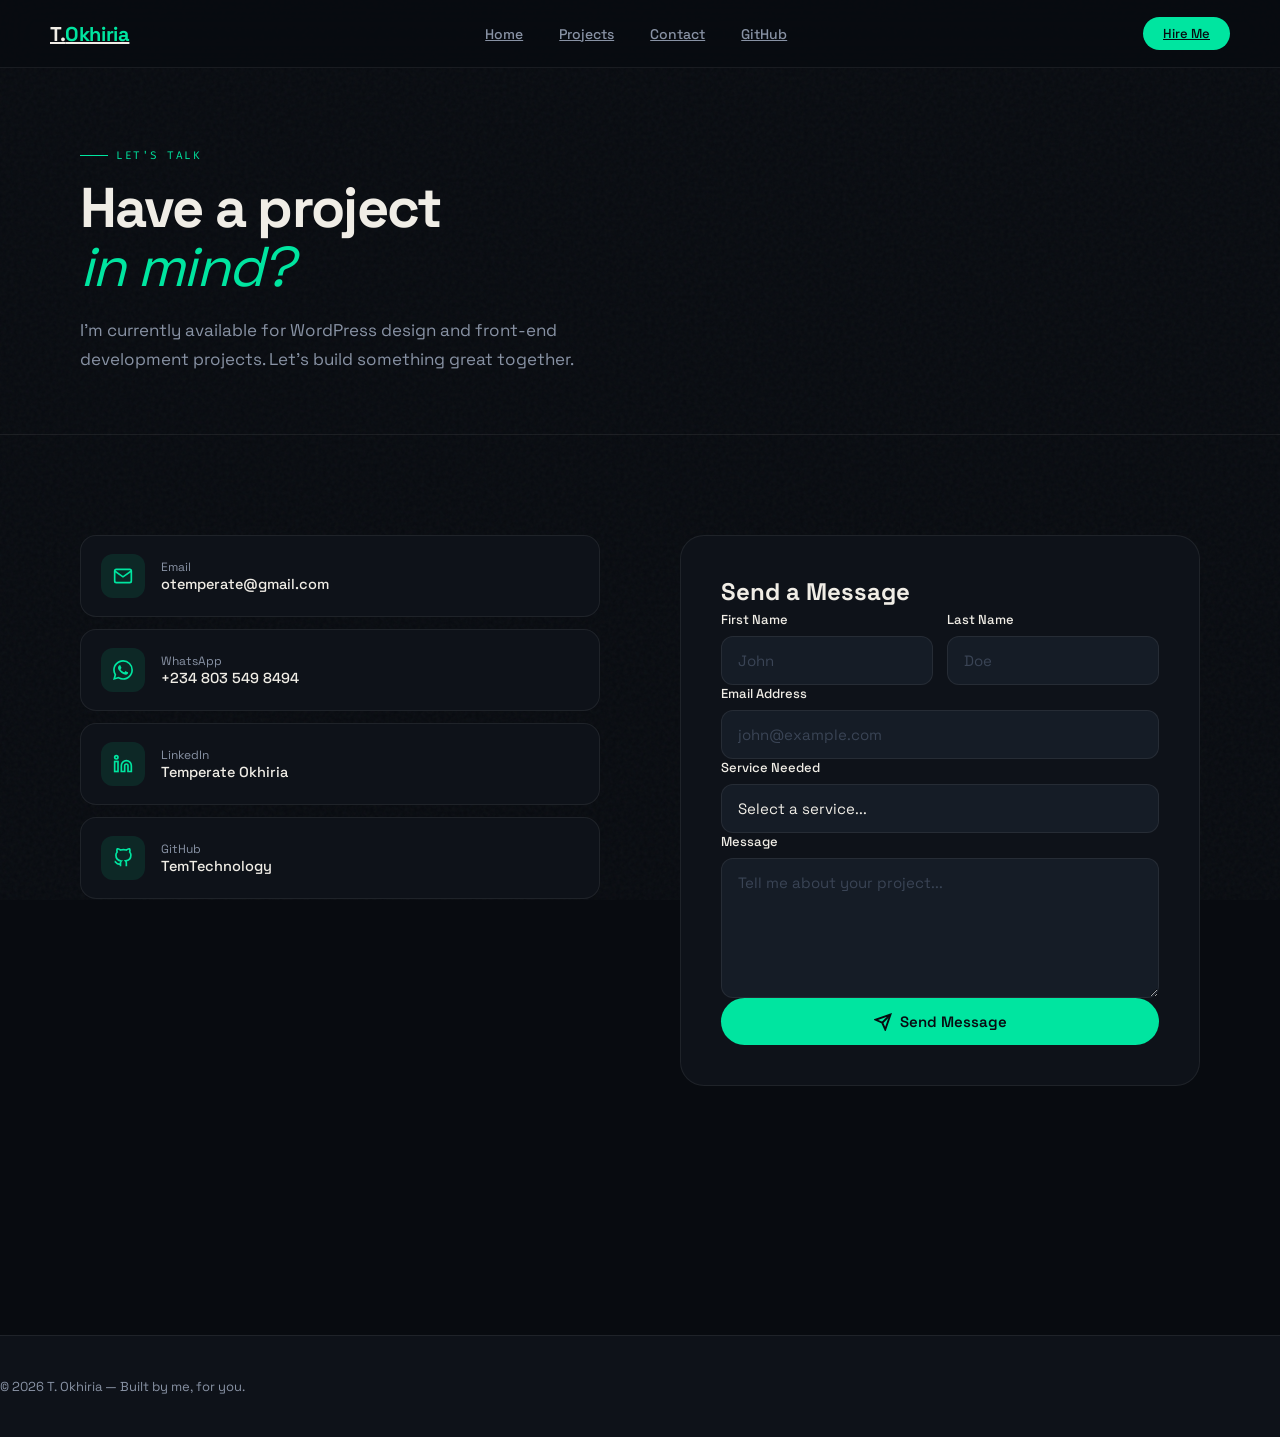
==== contact.html @ 1c79a193 "Rebuild: new structure, projects page, about section" ====
<!DOCTYPE html>
<html lang="en">
<head>
  <meta charset="UTF-8">
  <meta name="viewport" content="width=device-width, initial-scale=1.0">
  <meta name="description" content="T. Okhiria — WordPress Designer & Front-End Developer based in Nigeria. Available for freelance work.">
  <title>T. Okhiria: Web Designer & Developer</title>
  <link rel="preconnect" href="https://fonts.googleapis.com">
  <link rel="preconnect" href="https://fonts.gstatic.com" crossorigin>
  <link href="https://fonts.googleapis.com/css2?family=Space+Grotesk:wght@300;400;500;600;700&family=Fira+Code:wght@400;500&display=swap" rel="stylesheet">
  <link rel="stylesheet" href="css/style.css">
</head>
<body>

  <!-- ====== NAV ====== -->
  <nav id="mainNav">
    <a href="index.html" class="nav-logo">T.<span>Okhiria</span></a>

    <div class="nav-links">
      <a href="index.html" class="nav-btn">Home</a>
      <a href="projects.html" class="nav-btn">Projects</a>
      <a href="contact.html" class="nav-btn">Contact</a>
      <a href="https://github.com/TemTechnology" target="_blank" class="nav-btn">GitHub</a>
    </div>

    <a href="contact.html" class="nav-cta">Hire Me</a>

    <button class="nav-hamburger" id="hamburger" aria-label="Open menu">
      <span></span><span></span><span></span>
    </button>
  </nav>

  <!-- ====== MOBILE DRAWER ====== -->
  <div class="mobile-nav" id="mobileNav">
    <button class="mobile-close" id="mobileClose" aria-label="Close menu">&times;</button>
    <a href="index.html" class="mobile-nav-btn">Home</a>
    <a href="projects.html" class="mobile-nav-btn">Projects</a>
    <a href="contact.html" class="mobile-nav-btn">Contact</a>
    <a href="https://github.com/TemTechnology" target="_blank" class="mobile-nav-btn">GitHub</a>
    <div class="mobile-nav-divider"></div>
    <a href="contact.html" class="mobile-nav-cta">Hire Me</a>
  </div>


  <main>

  
  <section class="projects-hero">
    <div class="wrap">
      <div class="tag">Let's Talk</div>
      <h1 class="section-title anim anim-d1">Have a project<br><em>in mind?</em></h1>
      <p class="projects-hero-sub anim anim-d2">
        I'm currently available for WordPress design and front-end development projects. 
        Let's build something great together.
      </p>
    </div>
  </section>

  <!-- ====== CONTACT CONTENT ====== -->
  <section class="contact-section">
    <div class="wrap">
      <div class="contact-grid">

        <!-- Left: Contact Methods -->
        <div class="contact-info">

          <div class="contact-methods">

            <a href="mailto:otemperate@gmail.com" class="contact-method anim anim-d1">
              <div class="contact-method-icon">
                <svg viewBox="0 0 24 24" fill="none" stroke="currentColor" stroke-width="2"><path d="M4 4h16c1.1 0 2 .9 2 2v12c0 1.1-.9 2-2 2H4c-1.1 0-2-.9-2-2V6c0-1.1.9-2 2-2z"/><polyline points="22,6 12,13 2,6"/></svg>
              </div>
              <div>
                <div class="contact-method-label">Email</div>
                <div class="contact-method-value">otemperate@gmail.com</div>
              </div>
            </a>

            <a href="https://wa.me/2348035498494" target="_blank" class="contact-method anim anim-d2">
              <div class="contact-method-icon">
                <svg viewBox="0 0 24 24" fill="currentColor"><path d="M17.472 14.382c-.297-.149-1.758-.867-2.03-.967-.273-.099-.471-.148-.67.15-.197.297-.767.966-.94 1.164-.173.199-.347.223-.644.075-.297-.15-1.255-.463-2.39-1.475-.883-.788-1.48-1.761-1.653-2.059-.173-.297-.018-.458.13-.606.134-.133.298-.347.446-.52.149-.174.198-.298.298-.497.099-.198.05-.371-.025-.52-.075-.149-.669-1.612-.916-2.207-.242-.579-.487-.5-.669-.51-.173-.008-.371-.01-.57-.01-.198 0-.52.074-.792.372-.272.297-1.04 1.016-1.04 2.479 0 1.462 1.065 2.875 1.213 3.074.149.198 2.096 3.2 5.077 4.487.709.306 1.262.489 1.694.625.712.227 1.36.195 1.871.118.571-.085 1.758-.719 2.006-1.413.248-.694.248-1.289.173-1.413-.074-.124-.272-.198-.57-.347m-5.421 7.403h-.004a9.87 9.87 0 0 1-5.031-1.378l-.361-.214-3.741.982.998-3.648-.235-.374a9.86 9.86 0 0 1-1.51-5.26c.001-5.45 4.436-9.884 9.888-9.884 2.64 0 5.122 1.03 6.988 2.898a9.825 9.825 0 0 1 2.893 6.994c-.003 5.45-4.437 9.884-9.885 9.884m8.413-18.297A11.815 11.815 0 0 0 12.05 0C5.495 0 .16 5.335.157 11.892c0 2.096.547 4.142 1.588 5.945L.057 24l6.305-1.654a11.882 11.882 0 0 0 5.683 1.448h.005c6.554 0 11.89-5.335 11.893-11.893a11.821 11.821 0 0 0-3.48-8.413Z"/></svg>
              </div>
              <div>
                <div class="contact-method-label">WhatsApp</div>
                <div class="contact-method-value">+234 803 549 8494</div>
              </div>
            </a>

            <a href="https://www.linkedin.com/in/temperate-okhiria-bb332926b/" target="_blank" class="contact-method anim anim-d3">
              <div class="contact-method-icon">
                <svg viewBox="0 0 24 24" fill="none" stroke="currentColor" stroke-width="2"><path d="M16 8a6 6 0 0 1 6 6v7h-4v-7a2 2 0 0 0-4 0v7h-4v-7a6 6 0 0 1 6-6z"/><rect x="2" y="9" width="4" height="12"/><circle cx="4" cy="4" r="2"/></svg>
              </div>
              <div>
                <div class="contact-method-label">LinkedIn</div>
                <div class="contact-method-value">Temperate Okhiria</div>
              </div>
            </a>

            <a href="https://github.com/TemTechnology" target="_blank" class="contact-method anim anim-d4">
              <div class="contact-method-icon">
                <svg viewBox="0 0 24 24" fill="none" stroke="currentColor" stroke-width="2"><path d="M9 19c-5 1.5-5-2.5-7-3m14 6v-3.87a3.37 3.37 0 0 0-.94-2.61c3.14-.35 6.44-1.54 6.44-7A5.44 5.44 0 0 0 20 4.77 5.07 5.07 0 0 0 19.91 1S18.73.65 16 2.48a13.38 13.38 0 0 0-7 0C6.27.65 5.09 1 5.09 1A5.07 5.07 0 0 0 5 4.77a5.44 5.44 0 0 0-1.5 3.78c0 5.42 3.3 6.61 6.44 7A3.37 3.37 0 0 0 9 18.13V22"/></svg>
              </div>
              <div>
                <div class="contact-method-label">GitHub</div>
                <div class="contact-method-value">TemTechnology</div>
              </div>
            </a>

          </div>
        </div>

        <!-- Right: Contact Form -->
        <div class="contact-form anim anim-d2">
          <div id="formContent">
            <h3 class="form-title">Send a Message</h3>
            <div class="form-row">
              <div class="form-group">
                <label class="form-label" for="fname">First Name</label>
                <input class="form-input" id="fname" type="text" placeholder="John" autocomplete="off">
              </div>
              <div class="form-group">
                <label class="form-label" for="lname">Last Name</label>
                <input class="form-input" id="lname" type="text" placeholder="Doe" autocomplete="off">
              </div>
            </div>
            <div class="form-group">
              <label class="form-label" for="femail">Email Address</label>
              <input class="form-input" id="femail" type="email" placeholder="john@example.com" autocomplete="off">
            </div>
            <div class="form-group">
              <label class="form-label" for="fservice">Service Needed</label>
              <select class="form-input" id="fservice">
                <option value="" disabled selected>Select a service...</option>
                <option value="Business Website">Business Website</option>
                <option value="E-Commerce Store">E-Commerce Store</option>
                <option value="Landing Page">Landing Page</option>
                <option value="Custom Front-End">Custom Front-End Dev</option>
                <option value="Site Security & SEO">Site Security &amp; SEO</option>
                <option value="Other">Other</option>
              </select>
            </div>
            <div class="form-group">
              <label class="form-label" for="fmsg">Message</label>
              <textarea class="form-textarea" id="fmsg" placeholder="Tell me about your project..."></textarea>
            </div>
            <button class="form-submit" id="submitBtn" onclick="handleFormSubmit()">
              <svg viewBox="0 0 24 24" fill="none" stroke="currentColor" stroke-width="2.5"><line x1="22" y1="2" x2="11" y2="13"/><polygon points="22 2 15 22 11 13 2 9 22 2"/></svg>
              Send Message
            </button>
          </div>

          <div class="form-success" id="formSuccess">
            <div class="form-success-icon">
              <svg viewBox="0 0 24 24" fill="none" stroke="currentColor" stroke-width="2.5"><polyline points="20 6 9 17 4 12"/></svg>
            </div>
            <h3>Message Sent!</h3>
            <p>Thanks for reaching out. I'll get back to you within 24 hours.</p>
          </div>
        </div>

      </div>
    </div>
  </section>

</main>









   <!-- ====== FOOTER ====== -->
  <footer id="footer">
    <div class="footer-inner">
      <p class="footer-copy">© 2026 T. Okhiria — Built by me, for you.</p>
      <div class="footer-socials">
        <a href="https://github.com/TemTechnology" target="_blank" aria-label="GitHub">
          <svg viewBox="0 0 24 24" fill="none" stroke="currentColor" stroke-width="2"><path d="M9 19c-5 1.5-5-2.5-7-3m14 6v-3.87a3.37 3.37 0 0 0-.94-2.61c3.14-.35 6.44-1.54 6.44-7A5.44 5.44 0 0 0 20 4.77 5.07 5.07 0 0 0 19.91 1S18.73.65 16 2.48a13.38 13.38 0 0 0-7 0C6.27.65 5.09 1 5.09 1A5.07 5.07 0 0 0 5 4.77a5.44 5.44 0 0 0-1.5 3.78c0 5.42 3.3 6.61 6.44 7A3.37 3.37 0 0 0 9 18.13V22"/></svg>
        </a>
        <a href="https://www.linkedin.com/in/temperate-okhiria-bb332926b/" target="_blank" aria-label="LinkedIn">
          <svg viewBox="0 0 24 24" fill="none" stroke="currentColor" stroke-width="2"><path d="M16 8a6 6 0 0 1 6 6v7h-4v-7a2 2 0 0 0-4 0v7h-4v-7a6 6 0 0 1 6-6z"/><rect x="2" y="9" width="4" height="12"/><circle cx="4" cy="4" r="2"/></svg>
        </a>
        <a href="https://wa.me/2348035498494" target="_blank" aria-label="WhatsApp">
          <svg viewBox="0 0 24 24" fill="currentColor"><path d="M17.472 14.382c-.297-.149-1.758-.867-2.03-.967-.273-.099-.471-.148-.67.15-.197.297-.767.966-.94 1.164-.173.199-.347.223-.644.075-.297-.15-1.255-.463-2.39-1.475-.883-.788-1.48-1.761-1.653-2.059-.173-.297-.018-.458.13-.606.134-.133.298-.347.446-.52.149-.174.198-.298.298-.497.099-.198.05-.371-.025-.52-.075-.149-.669-1.612-.916-2.207-.242-.579-.487-.5-.669-.51-.173-.008-.371-.01-.57-.01-.198 0-.52.074-.792.372-.272.297-1.04 1.016-1.04 2.479 0 1.462 1.065 2.875 1.213 3.074.149.198 2.096 3.2 5.077 4.487.709.306 1.262.489 1.694.625.712.227 1.36.195 1.871.118.571-.085 1.758-.719 2.006-1.413.248-.694.248-1.289.173-1.413-.074-.124-.272-.198-.57-.347m-5.421 7.403h-.004a9.87 9.87 0 0 1-5.031-1.378l-.361-.214-3.741.982.998-3.648-.235-.374a9.86 9.86 0 0 1-1.51-5.26c.001-5.45 4.436-9.884 9.888-9.884 2.64 0 5.122 1.03 6.988 2.898a9.825 9.825 0 0 1 2.893 6.994c-.003 5.45-4.437 9.884-9.885 9.884m8.413-18.297A11.815 11.815 0 0 0 12.05 0C5.495 0 .16 5.335.157 11.892c0 2.096.547 4.142 1.588 5.945L.057 24l6.305-1.654a11.882 11.882 0 0 0 5.683 1.448h.005c6.554 0 11.89-5.335 11.893-11.893a11.821 11.821 0 0 0-3.48-8.413Z"/></svg>
        </a>
      </div>
    </div>
  </footer>

  <script src="js/main.js"></script>
</body>
</html>
---- css/style.css ----
/* ============================================================
   style.css — Temperate Okhiria Portfolio
   Stylesheet for all pages: Home, Projects, Contact
   ============================================================ */

/* ══════════════════════════════════════════
   TOKENS
══════════════════════════════════════════ */
:root {
  --bg:       #080b10;
  --bg2:      #0e1219;
  --bg3:      #151c26;
  --bg4:      #1c2535;
  --green:    #00e5a0;
  --green2:   #00b37a;
  --green-dim: rgba(0,229,160,.1);
  --green-glow: rgba(0,229,160,.18);
  --gold:     #f5c842;
  --gold-dim: rgba(245,200,66,.12);
  --white:    #f0ede6;
  --muted:    #8892a4;
  --faint:    #3a4455;
  --border:   rgba(255,255,255,.07);
  --border2:  rgba(255,255,255,.13);

 --ff-head: 'Space Grotesk', sans-serif;
--ff-body: 'Space Grotesk', sans-serif;
--ff-mono: 'Fira Code', monospace;

  --ease-out:  cubic-bezier(.16,1,.3,1);
  --ease-back: cubic-bezier(.34,1.56,.64,1);
}

*, *::before, *::after { box-sizing: border-box; margin: 0; padding: 0; }
html { font-size: 62.5%; scroll-behavior: smooth; }
body {
  font-family: var(--ff-body);
  font-size: 1.6rem;
  background: var(--bg);
  color: var(--white);
  min-height: 100vh;
  overflow-x: hidden;
}

/* ══ NOISE OVERLAY ══ */
body::before {
  content: '';
  position: fixed; inset: 0; z-index: 0;
  background-image: url("data:image/svg+xml,%3Csvg viewBox='0 0 256 256' xmlns='http://www.w3.org/2000/svg'%3E%3Cfilter id='noise'%3E%3CfeTurbulence type='fractalNoise' baseFrequency='0.9' numOctaves='4' stitchTiles='stitch'/%3E%3C/filter%3E%3Crect width='100%25' height='100%25' filter='url(%23noise)' opacity='0.04'/%3E%3C/svg%3E");
  pointer-events: none;
}

/* ══ CURSOR DOT ══ */
#cursor {
  position: fixed; width: 8px; height: 8px;
  background: var(--green); border-radius: 50%;
  pointer-events: none; z-index: 9999;
  transform: translate(-50%,-50%);
  transition: transform .1s, width .25s var(--ease-back), height .25s var(--ease-back), opacity .2s;
  mix-blend-mode: screen;
}
#cursor-ring {
  position: fixed; width: 36px; height: 36px;
  border: 1.5px solid rgba(0,229,160,.4);
  border-radius: 50%; pointer-events: none; z-index: 9998;
  transform: translate(-50%,-50%);
  transition: transform .18s var(--ease-out), width .3s var(--ease-back), height .3s var(--ease-back), opacity .3s;
}
body:not(:hover) #cursor,
body:not(:hover) #cursor-ring { opacity: 0; }

/* ══ APP WRAPPER ══ */
main { 
  position: relative; 
  z-index: 1; 
}

/* ══════════════════════════════════════════
   NAV
══════════════════════════════════════════ */
nav {
  position: fixed; top: 0; left: 0; right: 0; z-index: 500;
  height: 68px;
  display: flex; align-items: center; justify-content: space-between;
  padding: 0 5rem;
  background: rgba(8,11,16,.82);
  backdrop-filter: blur(20px);
  -webkit-backdrop-filter: blur(20px);
  border-bottom: 1px solid var(--border);
  transition: box-shadow .3s;
}
nav.scrolled { box-shadow: 0 4px 40px rgba(0,0,0,.6); }

.nav-logo {
  font-family: var(--ff-head);
  font-size: 2rem; font-weight: 800;
  color: var(--white); cursor: pointer;
  letter-spacing: -.02em;
}
.nav-logo span { color: var(--green); }

.nav-links { display: flex; align-items: center; gap: .4rem; }
.nav-btn {
  background: none; border: none; cursor: pointer;
  font-family: var(--ff-body); font-size: 1.4rem;
  font-weight: 500; color: var(--muted);
  padding: .7rem 1.6rem; border-radius: 50px;
  transition: color .2s, background .2s;
  position: relative;
}
.nav-btn:hover { color: var(--white); }
.nav-btn.active {
  color: var(--green);
  background: var(--green-dim);
}

.nav-cta {
  font-family: var(--ff-body); font-size: 1.3rem; font-weight: 500;
  background: var(--green); color: var(--bg);
  border: none; cursor: pointer;
  padding: .8rem 2rem; border-radius: 50px;
  transition: transform .2s var(--ease-back), box-shadow .2s;
}
.nav-cta:hover {
  transform: scale(1.04);
  box-shadow: 0 0 24px rgba(0,229,160,.4);
}

/* hamburger */
.nav-hamburger {
  display: none; flex-direction: column; gap: 5px;
  background: none; border: none; cursor: pointer; padding: 4px;
}
.nav-hamburger span {
  display: block; width: 24px; height: 2px;
  background: var(--white); border-radius: 2px;
  transition: transform .3s, opacity .3s;
}

/* ══════════════════════════════════════════
   SHARED UTILITIES
══════════════════════════════════════════ */
.wrap { max-width: 1200px; margin: 0 auto; padding: 0 4rem; }
.pt-page { padding-top: 68px; }

.tag {
  display: inline-flex; align-items: center; gap: .8rem;
  font-family: var(--ff-mono); font-size: 1.1rem;
  letter-spacing: .14em; text-transform: uppercase;
  color: var(--green); margin-bottom: 1.6rem;
}
.tag::before {
  content: ''; width: 28px; height: 1.5px;
  background: var(--green); display: block;
}

.section-title {
  font-family: var(--ff-head);
  font-size: clamp(3.6rem, 5vw, 5.6rem);
  font-weight: 800; line-height: 1.05;
  letter-spacing: -.03em; color: var(--white);
}
.section-title em {
  font-style: italic; font-weight: 400;
  color: var(--green);
}

.btn-primary {
  display: inline-flex; align-items: center; gap: .8rem;
  background: var(--green); color: var(--bg);
  font-family: var(--ff-body); font-size: 1.4rem; font-weight: 600;
  padding: 1.2rem 2.8rem; border-radius: 50px;
  border: none; cursor: pointer; text-decoration: none;
  transition: transform .25s var(--ease-back), box-shadow .25s;
}
.btn-primary:hover {
  transform: translateY(-2px) scale(1.03);
  box-shadow: 0 8px 32px rgba(0,229,160,.35);
}

.btn-outline {
  display: inline-flex; align-items: center; gap: .8rem;
  background: transparent; color: var(--white);
  font-family: var(--ff-body); font-size: 1.4rem; font-weight: 500;
  padding: 1.2rem 2.8rem; border-radius: 50px;
  border: 1.5px solid var(--border2); cursor: pointer; text-decoration: none;
  transition: border-color .2s, color .2s, transform .25s var(--ease-back);
}
.btn-outline:hover {
  border-color: var(--green);
  color: var(--green);
  transform: translateY(-2px);
}

/* ── Animate in ── */
.anim {
  opacity: 0;
  transform: translateY(30px);
  transition: opacity .7s var(--ease-out), transform .7s var(--ease-out);
}
.anim.in { opacity: 1; transform: none; }
.anim-d1 { transition-delay: .1s; }
.anim-d2 { transition-delay: .2s; }
.anim-d3 { transition-delay: .3s; }
.anim-d4 { transition-delay: .4s; }
.anim-d5 { transition-delay: .5s; }

/* ══════════════════════════════════════════
   HOME PAGE
══════════════════════════════════════════ */

/* ── HERO ── */
.hero {
  min-height: 100vh;
  display: grid; grid-template-columns: 1fr 1fr;
  overflow: hidden;
}

.hero-left {
  display: flex; flex-direction: column; justify-content: center;
  padding: 10rem 4rem 6rem 5rem;
  position: relative;
}

.hero-eyebrow {
  display: flex; align-items: center; gap: 1rem;
  font-family: var(--ff-mono); font-size: 1.15rem;
  letter-spacing: .16em; text-transform: uppercase;
  color: var(--green); margin-bottom: 2.4rem;
  animation: fadeSlideUp .8s var(--ease-out) .2s both;
}
.hero-eyebrow::before {
  content: ''; width: 32px; height: 1.5px; background: var(--green);
}

.hero-name {
  font-family: var(--ff-head);
  font-size: clamp(4rem, 7vw, 8.8rem);
  font-weight: 800; line-height: .95;
  letter-spacing: -.04em; color: var(--white);
  margin-bottom: 2.4rem;
  animation: fadeSlideUp .8s var(--ease-out) .35s both;
}
.hero-name .line2 {
  color: var(--green);
  font-style: italic; font-weight: 600;
  display: block;
}

.hero-desc {
  font-size: 1.7rem; line-height: 1.7; color: var(--muted);
  max-width: 420px; margin-bottom: 3.6rem;
  animation: fadeSlideUp .8s var(--ease-out) .5s both;
}

.hero-actions {
  display: flex; gap: 1.4rem; flex-wrap: wrap;
  margin-bottom: 4rem;
  animation: fadeSlideUp .8s var(--ease-out) .65s both;
}

.hero-stats {
  display: flex; gap: 3rem;
  animation: fadeSlideUp .8s var(--ease-out) .8s both;
}
.stat-item { }
.stat-n {
  font-family: var(--ff-head);
  font-size: 3.2rem; font-weight: 800;
  color: var(--white); line-height: 1;
}
.stat-n span { color: var(--green); }
.stat-l {
  font-size: 1.25rem; color: var(--muted); margin-top: .3rem;
}

/* right panel */
.hero-right {
  position: relative; overflow: hidden;
  background: linear-gradient(135deg, var(--bg3) 0%, var(--bg2) 100%);
}
.hero-right::before {
  content: '';
  position: absolute; inset: 0;
  background:
    radial-gradient(ellipse 70% 60% at 60% 40%, rgba(0,229,160,.12) 0%, transparent 65%),
    radial-gradient(ellipse 50% 50% at 20% 80%, rgba(245,200,66,.06) 0%, transparent 55%);
}

/* grid lines on hero right */
.hero-right::after {
  content: '';
  position: absolute; inset: 0;
  background-image:
    linear-gradient(rgba(255,255,255,.03) 1px, transparent 1px),
    linear-gradient(90deg, rgba(255,255,255,.03) 1px, transparent 1px);
  background-size: 48px 48px;
}

.hero-photo-wrap {
  position: absolute; inset: 0;
  display: flex; align-items: flex-end; justify-content: center;
  padding-bottom: 0;
  z-index: 1;
  animation: fadeIn 1.2s var(--ease-out) .4s both;
}
.hero-photo {
  width: 80%; max-width: 400px;
  height: 100%; object-fit: cover;
  object-position: top center;
  display: block;
  filter: contrast(1.05) saturate(.95);
  mask-image: linear-gradient(to top, transparent 0%, black 14%);
  -webkit-mask-image: linear-gradient(to top, transparent 0%, black 14%);
}


/* floating badge */
.hero-badge {
  position: absolute; top: 9rem; left: 3rem; z-index: 2;
  background: rgba(14,18,25,.85);
  border: 1px solid var(--border2);
  backdrop-filter: blur(12px);
  border-radius: 16px; padding: 1.4rem 1.8rem;
  animation: fadeIn 1s var(--ease-out) 1s both;
}
.badge-dot {
  width: 8px; height: 8px; border-radius: 50%;
  background: var(--green);
  display: inline-block; margin-right: .8rem;
  animation: pulse 2s ease-in-out infinite;
}
.badge-text {
  font-size: 1.25rem; font-weight: 500; color: var(--white);
}

/* floating tech card */
.hero-tech-card {
  position: absolute; bottom: 3rem; left: 3rem; z-index: 2;
  background: rgba(14,18,25,.85);
  border: 1px solid var(--border2);
  backdrop-filter: blur(12px);
  border-radius: 16px; padding: 1.4rem 1.8rem;
  animation: fadeIn 1s var(--ease-out) 1.2s both;
}
.tech-card-label {
  font-family: var(--ff-mono); font-size: 1rem;
  letter-spacing: .12em; text-transform: uppercase;
  color: var(--muted); margin-bottom: 1rem;
}

.tech-dot {
  width: 10px; height: 10px; border-radius: 50%;
  transition: transform .2s;
}

.tech-stack-list {
  display: flex;
  flex-wrap: wrap;
  gap: .6rem;
}
.tech-pill {
  font-family: var(--ff-mono);
  font-size: 1rem;
  color: var(--green);
  background: var(--green-dim);
  border: 1px solid rgba(0,229,160,.2);
  padding: .3rem .9rem;
  border-radius: 50px;
}

.tech-dot:hover { transform: scale(1.5); }

/* ── ABOUT ── */
.about-section {
  padding: 10rem 0;
  border-top: 1px solid var(--border);
  background: var(--bg);
}
.about-grid {
  display: grid; grid-template-columns: 1fr 1fr;
  gap: 8rem; align-items: start;
}
.about-body {
  display: flex; flex-direction: column; gap: 1.8rem;
  font-size: 1.65rem; line-height: 1.75; color: var(--muted);
}
.about-body strong { color: var(--white); font-weight: 500; }

.about-links {
  display: flex;
  gap: 1.4rem;
  flex-wrap: wrap;
  margin-top: 3rem;
}

.skills-grid {
  display: flex; flex-direction: column; gap: 1.4rem;
  margin-top: 3rem;
}
.skill-row {
  display: flex; flex-direction: column; gap: .6rem;
}
.skill-row-top {
  display: flex; justify-content: space-between; align-items: center;
}
.skill-name { font-size: 1.3rem; font-weight: 500; color: var(--white); }
.skill-pct  { font-family: var(--ff-mono); font-size: 1.1rem; color: var(--green); }
.skill-bar  {
  height: 4px; background: var(--bg4); border-radius: 4px;
  overflow: hidden;
}
.skill-fill {
  height: 100%; background: var(--green);
  border-radius: 4px; width: 0;
  transition: width 1.2s var(--ease-out);
  box-shadow: 0 0 8px rgba(0,229,160,.5);
}

/* future skills */
.future-section {
  margin-top: 6rem; padding-top: 6rem;
  border-top: 1px solid var(--border);
}
.future-grid {
  display: grid; grid-template-columns: repeat(2, 1fr);
  gap: 1.2rem; margin-top: 2.4rem;
}
.future-card {
  background: var(--bg2);
  border: 1px solid var(--border);
  border-radius: 16px; padding: 2rem;
  display: flex; align-items: flex-start; gap: 1.4rem;
  transition: border-color .25s, transform .25s var(--ease-back);
  position: relative; overflow: hidden;
}
.future-card::before {
  content: '';
  position: absolute; top: 0; left: 0; right: 0; height: 2px;
  background: linear-gradient(90deg, var(--gold), transparent);
  opacity: 0; transition: opacity .25s;
}
.future-card:hover { border-color: rgba(245,200,66,.3); transform: translateY(-3px); }
.future-card:hover::before { opacity: 1; }
.future-icon {
  width: 40px; height: 40px; flex-shrink: 0;
  background: var(--gold-dim);
  border-radius: 10px; display: flex; align-items: center; justify-content: center;
}
.future-icon svg { width: 20px; height: 20px; color: var(--gold); }
.future-content {}
.future-title { font-size: 1.4rem; font-weight: 600; color: var(--white); margin-bottom: .4rem; }
.future-desc  { font-size: 1.2rem; color: var(--muted); line-height: 1.5; }
.future-badge {
  display: inline-block; margin-top: .6rem;
  font-family: var(--ff-mono); font-size: .95rem;
  letter-spacing: .1em; text-transform: uppercase;
  color: var(--gold); background: var(--gold-dim);
  border-radius: 50px; padding: .3rem .9rem;
}

/* ── SERVICES ── */
.services-section {
  padding: 10rem 0;
  border-top: 1px solid var(--border);
  background: var(--bg2);
  position: relative; overflow: hidden;
}
.services-section::before {
  content: '';
  position: absolute; top: -200px; right: -200px;
  width: 600px; height: 600px;
  background: radial-gradient(circle, rgba(0,229,160,.06) 0%, transparent 65%);
  pointer-events: none;
}

.services-intro {
  display: flex; justify-content: space-between;
  align-items: flex-end; margin-bottom: 5rem; gap: 2rem; flex-wrap: wrap;
}
.services-intro-right {
  font-size: 1.55rem; color: var(--muted); max-width: 380px; line-height: 1.6;
}

/* service tabs */
.svc-tabs {
  display: flex; gap: .5rem; flex-wrap: wrap; margin-bottom: 4rem;
}
.svc-tab {
  font-family: var(--ff-mono); font-size: 1.1rem;
  letter-spacing: .08em; text-transform: uppercase;
  background: var(--bg3); border: 1px solid var(--border);
  color: var(--muted); padding: .7rem 1.6rem; border-radius: 50px;
  cursor: pointer; transition: all .2s;
}
.svc-tab:hover { color: var(--white); border-color: var(--border2); }
.svc-tab.active {
  background: var(--green-dim); border-color: var(--green);
  color: var(--green);
}

/* service cards grid */
.svc-grid {
  display: grid; grid-template-columns: repeat(3, 1fr);
  gap: 1.6rem;
}

.svc-card {
  background: var(--bg3);
  border: 1px solid var(--border);
  border-radius: 20px; overflow: hidden;
  cursor: pointer;
  transition: transform .3s var(--ease-back), border-color .25s, box-shadow .3s;
  position: relative;
}
.svc-card:hover {
  transform: translateY(-6px);
  border-color: var(--green-glow);
  box-shadow: 0 16px 48px rgba(0,0,0,.4), 0 0 0 1px var(--green-glow);
}

.svc-img {
  width: 100%; height: 200px; object-fit: cover;
  display: block;
  transition: transform .5s var(--ease-out);
}
.svc-card:hover .svc-img { transform: scale(1.06); }

.svc-img-wrap { overflow: hidden; position: relative; }
.svc-img-overlay {
  position: absolute; inset: 0;
  background: linear-gradient(to bottom, transparent 40%, rgba(8,11,16,.9) 100%);
}

.svc-body { padding: 2.4rem 2.6rem; }

.svc-cat {
  font-family: var(--ff-mono); font-size: 1rem;
  letter-spacing: .12em; text-transform: uppercase;
  color: var(--green); margin-bottom: 1rem;
}
.svc-title {
  font-family: var(--ff-head); font-size: 2rem;
  font-weight: 700; color: var(--white); margin-bottom: 1rem;
  line-height: 1.15;
}
.svc-desc {
  font-size: 1.35rem; color: var(--muted); line-height: 1.65;
  margin-bottom: 1.8rem;
}
.svc-features {
  list-style: none; display: flex; flex-direction: column; gap: .5rem;
}
.svc-features li {
  font-size: 1.25rem; color: var(--muted);
  display: flex; align-items: center; gap: .8rem;
}
.svc-features li::before {
  content: ''; width: 5px; height: 5px;
  border-radius: 50%; background: var(--green); flex-shrink: 0;
}

/* large featured card */
.svc-card.featured {
  grid-column: span 2;
  display: grid; grid-template-columns: 1fr 1fr;
}
.svc-card.featured .svc-img-wrap { height: 100%; }
.svc-card.featured .svc-img { height: 100%; object-position: center; }

/* ── PROJECTS ── */
.projects-section {
  padding: 10rem 0;
  border-top: 1px solid var(--border);
  background: var(--bg);
}

.projects-header {
  display: flex; justify-content: space-between;
  align-items: flex-end; margin-bottom: 5rem; gap: 2rem; flex-wrap: wrap;
}

.projects-grid {
  display: grid; grid-template-columns: repeat(2, 1fr);
  gap: 3rem;
}

.project-card {
  background: var(--bg2);
  border: 1px solid var(--border);
  border-radius: 20px; overflow: hidden;
  transition: transform .3s var(--ease-back), border-color .25s, box-shadow .3s;
  cursor: pointer;
  position: relative;
}
.project-card:hover {
  transform: translateY(-8px);
  border-color: var(--green-glow);
  box-shadow: 0 20px 60px rgba(0,0,0,.5);
}

.project-img-wrap { position: relative; overflow: hidden; }
.project-img {
  width: 100%; height: 220px; object-fit: cover;
  display: block;
  transition: transform .5s var(--ease-out);
}
.project-card:hover .project-img { transform: scale(1.08); }

.project-overlay {
  position: absolute; inset: 0;
  background: rgba(0,229,160,.1);
  opacity: 0; transition: opacity .3s;
  display: flex; align-items: center; justify-content: center;
}
.project-card:hover .project-overlay { opacity: 1; }
.project-overlay-icon {
  width: 56px; height: 56px; border-radius: 50%;
  background: var(--green); display: flex; align-items: center; justify-content: center;
  transform: scale(0); transition: transform .3s var(--ease-back);
}
.project-card:hover .project-overlay-icon { transform: scale(1); }
.project-overlay-icon svg { width: 22px; height: 22px; color: var(--bg); }

.project-body { padding: 2.4rem; }

.project-tags {
  display: flex; gap: .6rem; flex-wrap: wrap; margin-bottom: 1.2rem;
}
.project-tag {
  font-family: var(--ff-mono); font-size: 1.05rem;
  letter-spacing: .08em; text-transform: uppercase;
  color: var(--green); background: var(--green-dim);
  padding: .35rem .9rem; border-radius: 50px;
}

.project-title {
  font-family: var(--ff-head); font-size: 2rem;
  font-weight: 700; color: var(--white);
  margin-bottom: .8rem; line-height: 1.2;
}
.project-desc {
  font-size: 1.35rem; color: var(--muted); line-height: 1.65;
  margin-bottom: 2rem;
}

.project-footer {
  display: flex; align-items: center; justify-content: space-between;
  padding-top: 1.6rem;
  border-top: 1px solid var(--border);
}
.project-year {
  font-family: var(--ff-mono); font-size: 1.1rem; color: var(--faint);
}
.project-link {
  display: flex; align-items: center; gap: .6rem;
  font-size: 1.3rem; font-weight: 500; color: var(--green);
  text-decoration: none; transition: gap .2s;
}
.project-link:hover { gap: 1rem; }
.project-link svg { width: 14px; height: 14px; }

/* ====== PROJECTS PAGE ====== */
.projects-hero {
  padding: 14rem 0 6rem;
  border-bottom: 1px solid var(--border);
}
.projects-hero-sub {
  font-size: 1.7rem;
  color: var(--muted);
  max-width: 520px;
  line-height: 1.7;
  margin-top: 2rem;
}

.project-meta {
  display: flex;
  flex-wrap: wrap;
  gap: 1.6rem;
  margin: 1.8rem 0;
  padding: 1.6rem 0;
  border-top: 1px solid var(--border);
  border-bottom: 1px solid var(--border);
}
.meta-item {
  display: flex;
  flex-direction: column;
  gap: .3rem;
}
.meta-label {
  font-family: var(--ff-mono);
  font-size: 1rem;
  letter-spacing: .1em;
  text-transform: uppercase;
  color: var(--muted);
}
.meta-value {
  font-size: 1.3rem;
  font-weight: 500;
  color: var(--white);
}
.status-active {
  color: var(--gold);
}




/* ══════════════════════════════════════════
   CONTACT PAGE
══════════════════════════════════════════ */
.contact-section {
  padding: 10rem 0 8rem;
  min-height: 100vh;
}
.contact-grid {
  display: grid; grid-template-columns: 1fr 1fr;
  gap: 8rem; align-items: start;
}

.contact-info { display: flex; flex-direction: column; gap: 3rem; }

.contact-intro {
  font-size: 1.65rem; color: var(--muted); line-height: 1.7;
}

.contact-methods { display: flex; flex-direction: column; gap: 1.2rem; }
.contact-method {
  display: flex; align-items: center; gap: 1.6rem;
  padding: 1.8rem 2rem; border-radius: 16px;
  background: var(--bg2); border: 1px solid var(--border);
  text-decoration: none; color: var(--white);
  transition: border-color .2s, transform .25s var(--ease-back), background .2s;
}
.contact-method:hover {
  border-color: var(--green-glow);
  background: var(--bg3);
  transform: translateX(6px);
}
.contact-method-icon {
  width: 44px; height: 44px; border-radius: 12px;
  background: var(--green-dim); display: flex; align-items: center; justify-content: center;
  flex-shrink: 0;
}
.contact-method-icon svg { width: 20px; height: 20px; color: var(--green); }
.contact-method-label { font-size: 1.2rem; color: var(--muted); }
.contact-method-value { font-size: 1.45rem; font-weight: 500; }

/* contact form */
.contact-form {
  background: var(--bg2); border: 1px solid var(--border);
  border-radius: 24px; padding: 4rem;
  display: flex; flex-direction: column; gap: 2rem;
}
.form-title {
  font-family: var(--ff-head); font-size: 2.4rem;
  font-weight: 700; color: var(--white); margin-bottom: .4rem;
}
.form-group { display: flex; flex-direction: column; gap: .8rem; }
.form-label {
  font-size: 1.3rem; font-weight: 500; color: var(--white);
}


select.form-input {
  cursor: pointer;
  appearance: none;
  -webkit-appearance: none;
}



.form-input, .form-textarea {
  background: var(--bg3); border: 1.5px solid var(--border);
  border-radius: 12px; padding: 1.4rem 1.6rem;
  font-family: var(--ff-body); font-size: 1.5rem;
  color: var(--white); width: 100%;
  transition: border-color .2s, box-shadow .2s;
  outline: none;
}
.form-input::placeholder, .form-textarea::placeholder { color: var(--faint); }
.form-input:focus, .form-textarea:focus {
  border-color: var(--green);
  box-shadow: 0 0 0 3px rgba(0,229,160,.12);
}
.form-textarea { resize: vertical; min-height: 140px; }

.form-row { display: grid; grid-template-columns: 1fr 1fr; gap: 1.4rem; }

.form-submit {
  font-family: var(--ff-body); font-size: 1.5rem; font-weight: 600;
  background: var(--green); color: var(--bg);
  border: none; border-radius: 50px; padding: 1.4rem;
  cursor: pointer; width: 100%;
  transition: transform .25s var(--ease-back), box-shadow .25s;
  display: flex; align-items: center; justify-content: center; gap: .8rem;
}
.form-submit:hover {
  transform: translateY(-2px);
  box-shadow: 0 8px 32px rgba(0,229,160,.35);
}
.form-submit svg { width: 18px; height: 18px; }

/* success message */
.form-success {
  display: none; text-align: center; padding: 2rem;
}
.form-success.show { display: block; }
.form-success-icon {
  width: 64px; height: 64px; border-radius: 50%;
  background: var(--green-dim); border: 2px solid var(--green);
  display: flex; align-items: center; justify-content: center;
  margin: 0 auto 1.6rem;
}
.form-success-icon svg { width: 28px; height: 28px; color: var(--green); }
.form-success h3 {
  font-family: var(--ff-head); font-size: 2rem;
  color: var(--white); margin-bottom: .8rem;
}
.form-success p { font-size: 1.4rem; color: var(--muted); }

/* ══════════════════════════════════════════
   FOOTER
══════════════════════════════════════════ */
footer {
  background: var(--bg2); border-top: 1px solid var(--border);
  padding: 4rem 0;
}
.footer-inner {
  display: flex; align-items: center;
  justify-content: space-between; flex-wrap: wrap; gap: 2rem;
}
.footer-copy { font-size: 1.3rem; color: var(--muted); }
.footer-copy a { color: var(--green); text-decoration: none; }
.footer-socials { display: flex; gap: 1rem; }
.social-btn {
  width: 40px; height: 40px; border-radius: 50%;
  background: var(--bg3); border: 1px solid var(--border);
  display: flex; align-items: center; justify-content: center;
  color: var(--muted); text-decoration: none;
  transition: background .2s, border-color .2s, color .2s, transform .2s var(--ease-back);
}
.social-btn:hover {
  background: var(--green-dim); border-color: var(--green);
  color: var(--green); transform: scale(1.1);
}
.social-btn svg { width: 17px; height: 17px; }

/* ══════════════════════════════════════════
   ANIMATIONS
══════════════════════════════════════════ */
@keyframes fadeSlideUp {
  from { opacity: 0; transform: translateY(24px); }
  to   { opacity: 1; transform: none; }
}
@keyframes fadeIn {
  from { opacity: 0; }
  to   { opacity: 1; }
}
@keyframes pulse {
  0%, 100% { box-shadow: 0 0 0 0 rgba(0,229,160,.5); }
  50%       { box-shadow: 0 0 0 7px rgba(0,229,160,0); }
}
@keyframes float {
  0%, 100% { transform: translateY(0); }
  50%       { transform: translateY(-8px); }
}

/* ══════════════════════════════════════════
   RESPONSIVE
══════════════════════════════════════════ */
/* ══════════════════════════════════════════
   RESPONSIVE — TABLET (max 1024px)
══════════════════════════════════════════ */
@media (max-width: 1024px) {
  nav  { padding: 0 2.8rem; }
  .wrap { padding: 0 2.8rem; }

  /* Hero: stack into single column */
  .hero { grid-template-columns: 1fr; min-height: auto; }
  .hero-left { padding: 10rem 2.8rem 4rem; }

  /* Photo panel */
  .hero-right { height: 65vw; max-height: 500px; }
  .hero-photo-wrap {
    align-items: center;
    justify-content: center;
  }
  .hero-photo,
  .hero-photo-wrap img {
    width: 55%;
    max-width: 340px;
    height: 100%;
    object-fit: cover;
    object-position: center center;
    display: block;
  }

  /* Layout resets */
  .about-grid    { grid-template-columns: 1fr; gap: 4rem; }
  .svc-grid      { grid-template-columns: repeat(2, 1fr); }
  .svc-card.featured { grid-column: span 2; grid-template-columns: 1fr 1fr; }
  .projects-grid { grid-template-columns: repeat(3, 1fr); }
  .contact-grid  { grid-template-columns: 1fr; gap: 4rem; }
}

/* ══════════════════════════════════════════
   RESPONSIVE — MOBILE (max 768px)
══════════════════════════════════════════ */
@media (max-width: 768px) {
  nav  { padding: 0 2rem; }
  .wrap { padding: 0 2rem; }

  /* Hide desktop nav, show hamburger */
  .nav-links, .nav-cta { display: none; }
  .nav-hamburger { display: flex; }

  /* Hero left text */
  .hero-left { padding: 9rem 2rem 2.4rem; }
  .hero-name  { font-size: clamp( 10vw, 4.5rem); }
  .hero-desc  { font-size: 1.55rem; }
  .hero-stats { gap: 2rem; }
  .hero-actions { flex-direction: column; gap: 1rem; }
  .hero-actions .btn-primary,
  .hero-actions .btn-outline { width: 100%; justify-content: center; }

  /* Photo panel — tall enough to show the face */
  .hero-right { height: 85vw; max-height: 420px; }
  .hero-photo-wrap {
    align-items: flex-start;
    justify-content: center;
    padding-top: 0;
  }
  /* Target BOTH .hero-photo class AND plain <img> inside the wrap */
  .hero-photo,
  .hero-photo-wrap img {
    width: 72%;
    max-width: 300px;
    height: 100%;
    object-fit: cover;
    object-position: top center;
    display: block;
    filter: contrast(1.05) saturate(.95);
    mask-image: linear-gradient(to top, transparent 0%, black 14%);
    -webkit-mask-image: linear-gradient(to top, transparent 0%, black 14%);
  }

  /* Floating cards on hero */
  .hero-badge     { top: 1.4rem; right: 1.4rem; padding: 1rem 1.3rem; }
  .hero-tech-card { bottom: 1.4rem; left: 1.4rem; padding: 1rem 1.3rem; }
  .badge-text     { font-size: 1.1rem; }

  /* Services */
  .svc-grid  { grid-template-columns: 1fr; }
  .svc-card.featured { grid-column: span 1; grid-template-columns: 1fr; }
  .svc-card.featured .svc-img-wrap { height: 200px; }
  .svc-tabs  { gap: .4rem; }
  .svc-tab   { font-size: 1rem; padding: .6rem 1.2rem; }

  /* Projects */
  .projects-grid { grid-template-columns: 1fr; }

  /* About / Future */
  .future-grid { grid-template-columns: 1fr; }
  .section-title { font-size: clamp(3rem, 9vw, 4.4rem); }

  /* Contact */
  .form-row     { grid-template-columns: 1fr; }
  .contact-form { padding: 2rem; }
}

/* ══════════════════════════════════════════
   RESPONSIVE — SMALL MOBILE (max 420px)
══════════════════════════════════════════ */
@media (max-width: 420px) {
  .hero-right { height: 90vw; max-height: 360px; }
  .hero-photo,
  .hero-photo-wrap img {
    width: 80%;
    max-width: 260px;
  }
  .hero-badge     { display: none; }
  .hero-tech-card { left: 1rem; right: 1rem; bottom: 1rem; }
  .stat-n { font-size: 2.6rem; }
}

/* ── MOBILE NAV DRAWER ── */
.mobile-nav {
  display: none;
  position: fixed; top: 68px; left: 0; right: 0; z-index: 490;
  background: rgba(8,11,16,.97);
  backdrop-filter: blur(20px);
  -webkit-backdrop-filter: blur(20px);
  border-bottom: 1px solid var(--border);
  padding: 1.6rem 2rem 2.4rem;
  flex-direction: column; gap: .4rem;
  animation: slideDown .25s var(--ease-out);
}
.mobile-nav.open { display: flex; }
@keyframes slideDown {
  from { opacity: 0; transform: translateY(-12px); }
  to   { opacity: 1; transform: none; }
}
.mobile-nav-btn {
  display: block;
  text-decoration: none;
  background: none; border: none; cursor: pointer;
  font-family: var(--ff-body); font-size: 1.7rem;
  font-weight: 500; color: var(--muted);
  padding: 1.2rem 1.4rem; border-radius: 12px;
  text-align: left; transition: background .2s, color .2s;
  width: 100%;
}
.mobile-nav-btn:hover, .mobile-nav-btn.active {
  background: var(--green-dim); color: var(--green);
}
.mobile-nav-divider {
  height: 1px; background: var(--border); margin: .8rem 0;
}
.mobile-nav-cta {
  background: var(--green); color: var(--bg);
  border: none; cursor: pointer;
  font-family: var(--ff-body); font-size: 1.6rem; font-weight: 600;
  padding: 1.3rem; border-radius: 12px;
  width: 100%; margin-top: .4rem;
  transition: opacity .2s;
}
.mobile-nav-cta:hover { opacity: .9; }

/* hamburger → X animation */
.nav-hamburger.open span:nth-child(1) { transform: translateY(7px) rotate(45deg); }
.nav-hamburger.open span:nth-child(2) { opacity: 0; transform: scaleX(0); }
.nav-hamburger.open span:nth-child(3) { transform: translateY(-7px) rotate(-45deg); }
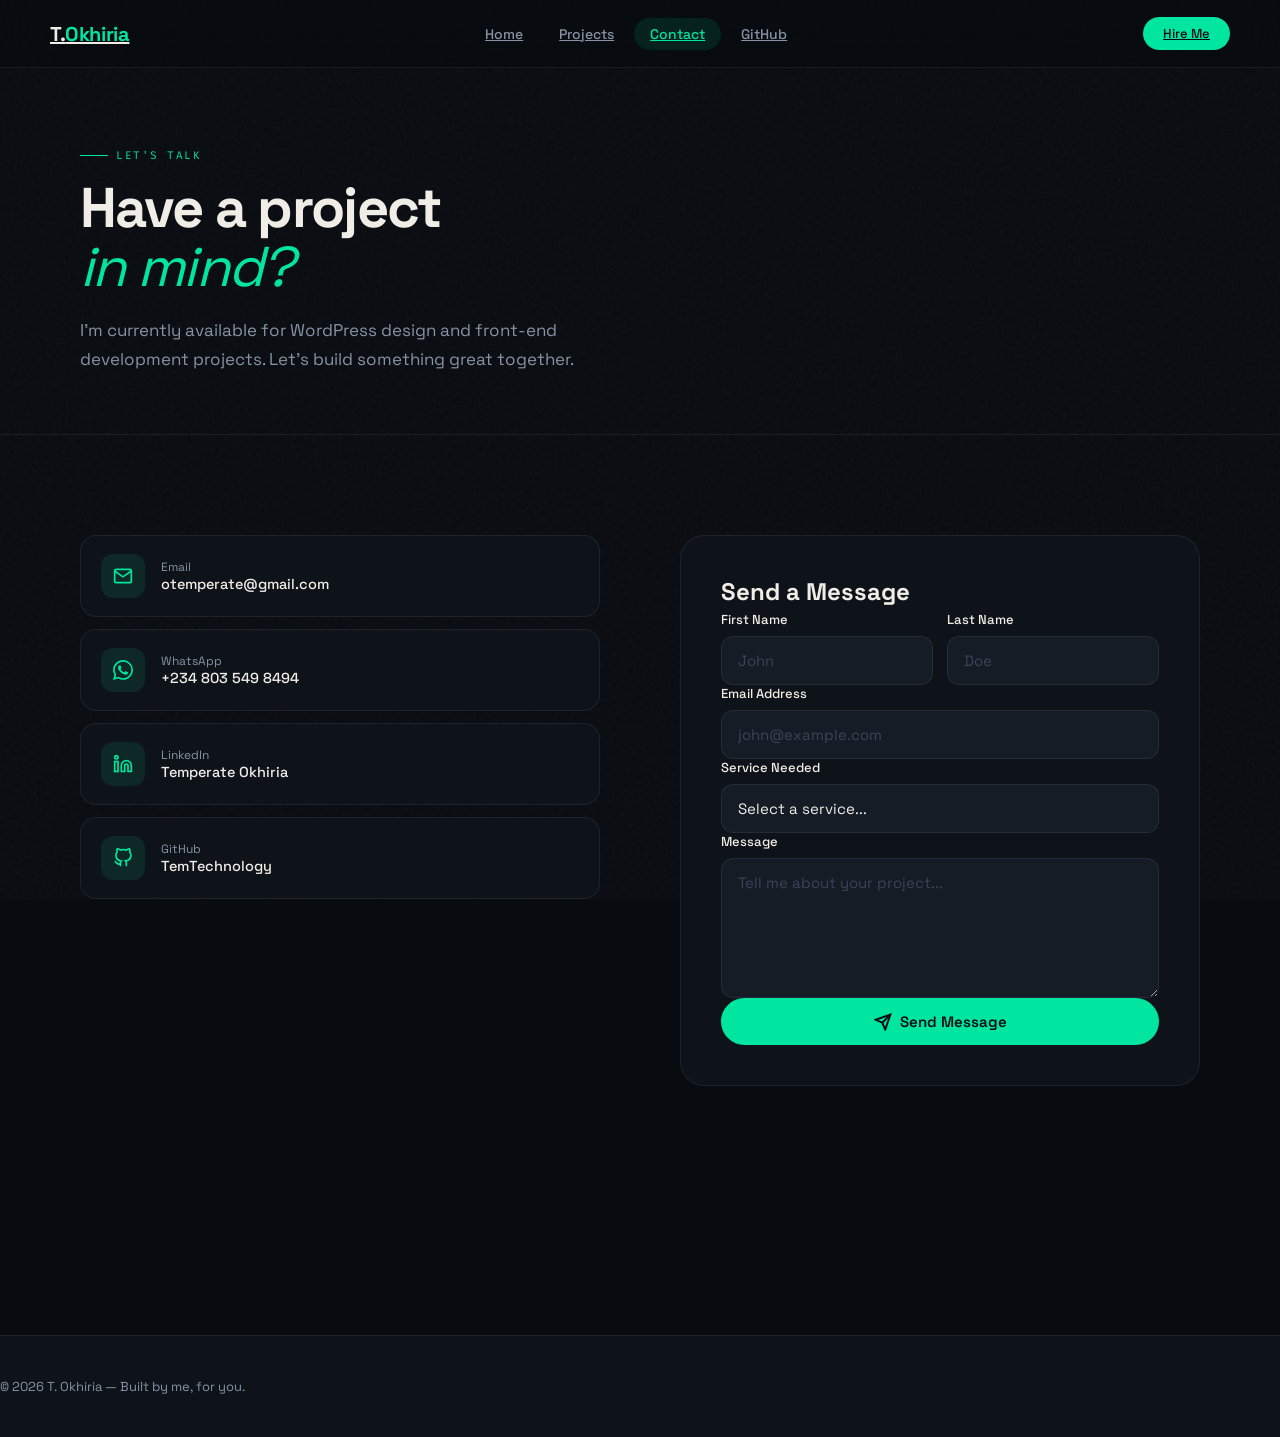
==== commit fa5d2c7f: "Fix contact UI, success message, JS animations" ====
--- a/contact.html
+++ b/contact.html
@@ -150,11 +150,12 @@
           </div>
 
           <div class="form-success" id="formSuccess">
+            <span class="success-tag">Message Received</span>
             <div class="form-success-icon">
               <svg viewBox="0 0 24 24" fill="none" stroke="currentColor" stroke-width="2.5"><polyline points="20 6 9 17 4 12"/></svg>
             </div>
-            <h3>Message Sent!</h3>
-            <p>Thanks for reaching out. I'll get back to you within 24 hours.</p>
+            <h3>You're all set!</h3>
+            <p>Thanks for reaching out. I'll review your message and get back to you within 24 hours.</p>
           </div>
         </div>
 
--- a/css/style.css
+++ b/css/style.css
@@ -263,7 +263,6 @@
   display: flex; gap: 3rem;
   animation: fadeSlideUp .8s var(--ease-out) .8s both;
 }
-.stat-item { }
 .stat-n {
   font-family: var(--ff-head);
   font-size: 3.2rem; font-weight: 800;
@@ -448,7 +447,6 @@
   border-radius: 10px; display: flex; align-items: center; justify-content: center;
 }
 .future-icon svg { width: 20px; height: 20px; color: var(--gold); }
-.future-content {}
 .future-title { font-size: 1.4rem; font-weight: 600; color: var(--white); margin-bottom: .4rem; }
 .future-desc  { font-size: 1.2rem; color: var(--muted); line-height: 1.5; }
 .future-badge {
@@ -803,21 +801,46 @@
 
 /* success message */
 .form-success {
-  display: none; text-align: center; padding: 2rem;
-}
-.form-success.show { display: block; }
+  display: none;
+  flex-direction: column;
+  align-items: center;
+  justify-content: center;
+  text-align: center;
+  padding: 6rem 3rem;
+  gap: 1.6rem;
+}
 .form-success-icon {
-  width: 64px; height: 64px; border-radius: 50%;
-  background: var(--green-dim); border: 2px solid var(--green);
+  width: 80px; height: 80px; border-radius: 50%;
+  background: var(--green-dim); 
+  border: 2px solid var(--green);
   display: flex; align-items: center; justify-content: center;
-  margin: 0 auto 1.6rem;
-}
-.form-success-icon svg { width: 28px; height: 28px; color: var(--green); }
+  animation: pulse 2s ease-in-out infinite;
+}
+.form-success-icon svg { width: 36px; height: 36px; color: var(--green); }
 .form-success h3 {
-  font-family: var(--ff-head); font-size: 2rem;
-  color: var(--white); margin-bottom: .8rem;
-}
-.form-success p { font-size: 1.4rem; color: var(--muted); }
+  font-family: var(--ff-head); 
+  font-size: 2.8rem;
+  font-weight: 700;
+  color: var(--white); 
+  margin-bottom: .4rem;
+}
+.form-success p { 
+  font-size: 1.5rem; 
+  color: var(--muted); 
+  line-height: 1.7;
+  max-width: 300px;
+}
+.form-success .success-tag {
+  font-family: var(--ff-mono);
+  font-size: 1.1rem;
+  letter-spacing: .12em;
+  text-transform: uppercase;
+  color: var(--green);
+  background: var(--green-dim);
+  border: 1px solid rgba(0,229,160,.2);
+  padding: .5rem 1.4rem;
+  border-radius: 50px;
+}
 
 /* ══════════════════════════════════════════
    FOOTER
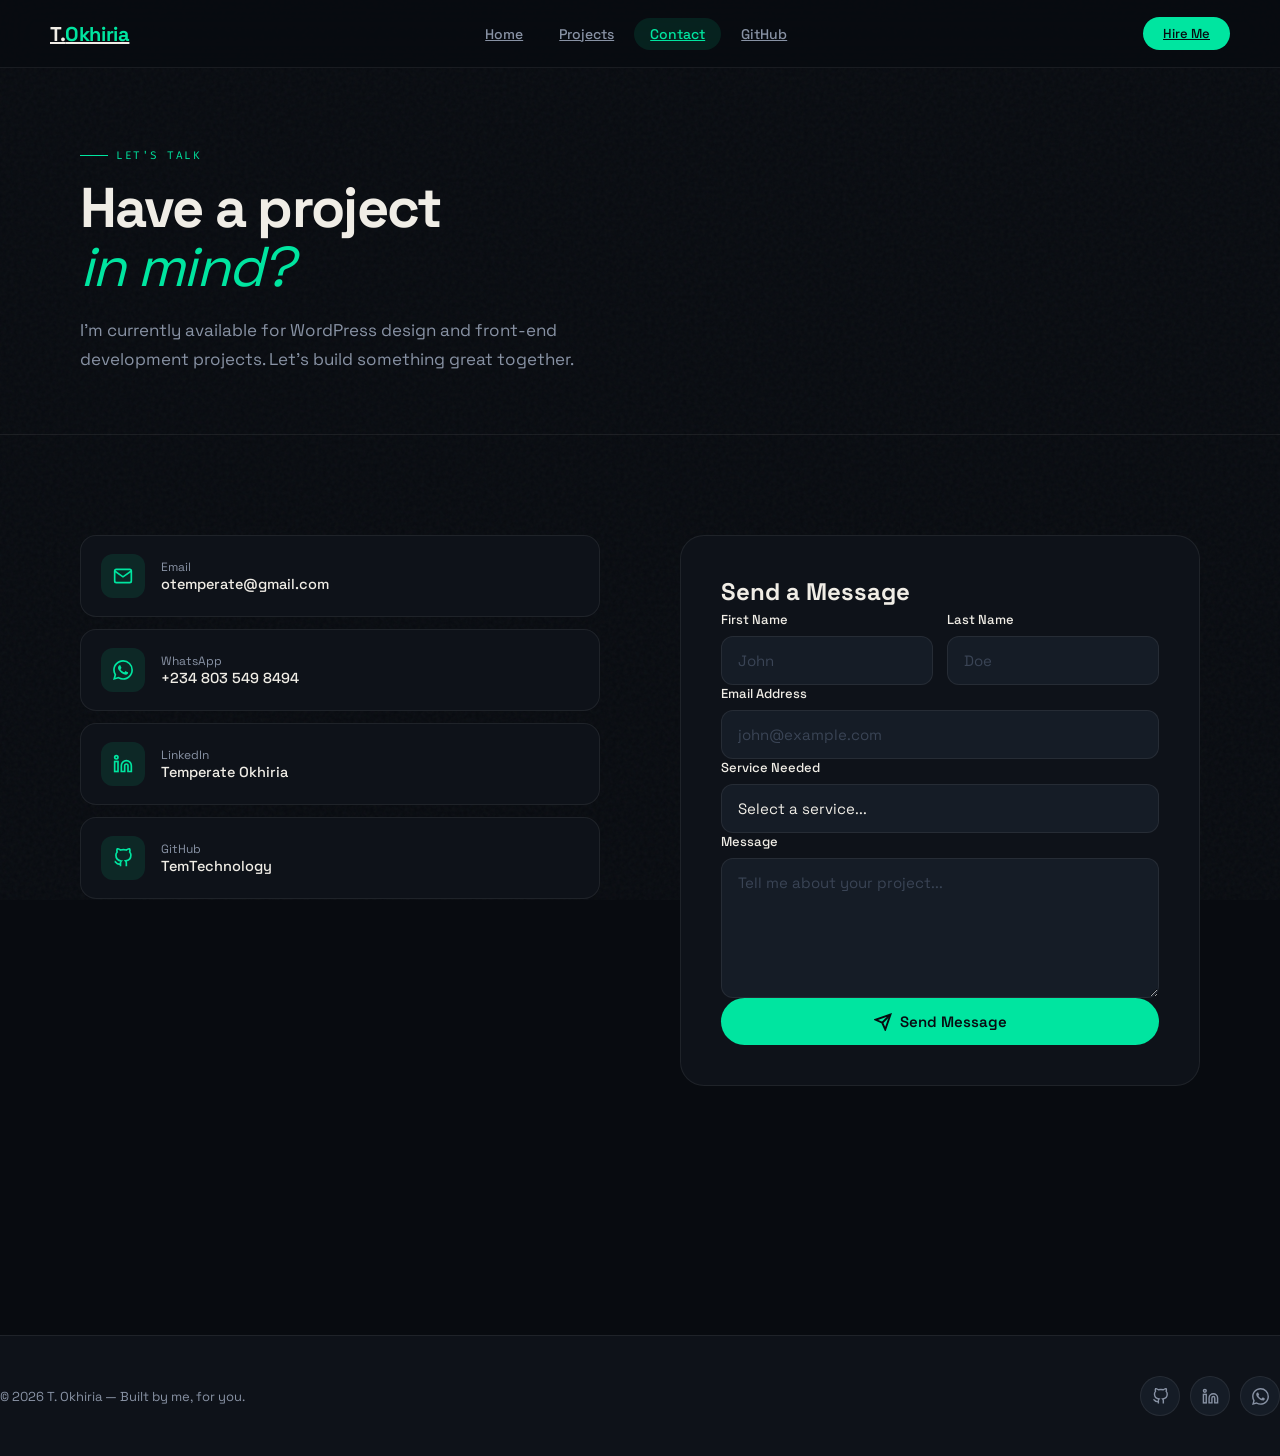
==== commit 239f598e: "Fix footer socials, add social-btn class" ====
--- a/contact.html
+++ b/contact.html
@@ -165,32 +165,25 @@
 
 </main>
 
-
-
-
-
-
-
-
-
    <!-- ====== FOOTER ====== -->
   <footer id="footer">
     <div class="footer-inner">
       <p class="footer-copy">© 2026 T. Okhiria — Built by me, for you.</p>
-      <div class="footer-socials">
-        <a href="https://github.com/TemTechnology" target="_blank" aria-label="GitHub">
+     <div class="footer-socials">
+        <a href="https://github.com/TemTechnology" target="_blank" aria-label="GitHub" class="social-btn">
           <svg viewBox="0 0 24 24" fill="none" stroke="currentColor" stroke-width="2"><path d="M9 19c-5 1.5-5-2.5-7-3m14 6v-3.87a3.37 3.37 0 0 0-.94-2.61c3.14-.35 6.44-1.54 6.44-7A5.44 5.44 0 0 0 20 4.77 5.07 5.07 0 0 0 19.91 1S18.73.65 16 2.48a13.38 13.38 0 0 0-7 0C6.27.65 5.09 1 5.09 1A5.07 5.07 0 0 0 5 4.77a5.44 5.44 0 0 0-1.5 3.78c0 5.42 3.3 6.61 6.44 7A3.37 3.37 0 0 0 9 18.13V22"/></svg>
         </a>
-        <a href="https://www.linkedin.com/in/temperate-okhiria-bb332926b/" target="_blank" aria-label="LinkedIn">
+        <a href="https://www.linkedin.com/in/temperate-okhiria-bb332926b/" target="_blank" aria-label="LinkedIn" class="social-btn">
           <svg viewBox="0 0 24 24" fill="none" stroke="currentColor" stroke-width="2"><path d="M16 8a6 6 0 0 1 6 6v7h-4v-7a2 2 0 0 0-4 0v7h-4v-7a6 6 0 0 1 6-6z"/><rect x="2" y="9" width="4" height="12"/><circle cx="4" cy="4" r="2"/></svg>
         </a>
-        <a href="https://wa.me/2348035498494" target="_blank" aria-label="WhatsApp">
+        <a href="https://wa.me/2348035498494" target="_blank" aria-label="WhatsApp" class="social-btn">
           <svg viewBox="0 0 24 24" fill="currentColor"><path d="M17.472 14.382c-.297-.149-1.758-.867-2.03-.967-.273-.099-.471-.148-.67.15-.197.297-.767.966-.94 1.164-.173.199-.347.223-.644.075-.297-.15-1.255-.463-2.39-1.475-.883-.788-1.48-1.761-1.653-2.059-.173-.297-.018-.458.13-.606.134-.133.298-.347.446-.52.149-.174.198-.298.298-.497.099-.198.05-.371-.025-.52-.075-.149-.669-1.612-.916-2.207-.242-.579-.487-.5-.669-.51-.173-.008-.371-.01-.57-.01-.198 0-.52.074-.792.372-.272.297-1.04 1.016-1.04 2.479 0 1.462 1.065 2.875 1.213 3.074.149.198 2.096 3.2 5.077 4.487.709.306 1.262.489 1.694.625.712.227 1.36.195 1.871.118.571-.085 1.758-.719 2.006-1.413.248-.694.248-1.289.173-1.413-.074-.124-.272-.198-.57-.347m-5.421 7.403h-.004a9.87 9.87 0 0 1-5.031-1.378l-.361-.214-3.741.982.998-3.648-.235-.374a9.86 9.86 0 0 1-1.51-5.26c.001-5.45 4.436-9.884 9.888-9.884 2.64 0 5.122 1.03 6.988 2.898a9.825 9.825 0 0 1 2.893 6.994c-.003 5.45-4.437 9.884-9.885 9.884m8.413-18.297A11.815 11.815 0 0 0 12.05 0C5.495 0 .16 5.335.157 11.892c0 2.096.547 4.142 1.588 5.945L.057 24l6.305-1.654a11.882 11.882 0 0 0 5.683 1.448h.005c6.554 0 11.89-5.335 11.893-11.893a11.821 11.821 0 0 0-3.48-8.413Z"/></svg>
         </a>
       </div>
     </div>
   </footer>
 
+  
   <script src="js/main.js"></script>
 </body>
 </html>
--- a/css/style.css
+++ b/css/style.css
@@ -700,8 +700,6 @@
 .status-active {
   color: var(--gold);
 }
-
-
 
 
 /* ══════════════════════════════════════════
@@ -1054,3 +1052,67 @@
 .nav-hamburger.open span:nth-child(1) { transform: translateY(7px) rotate(45deg); }
 .nav-hamburger.open span:nth-child(2) { opacity: 0; transform: scaleX(0); }
 .nav-hamburger.open span:nth-child(3) { transform: translateY(-7px) rotate(-45deg); } 
+
+
+
+/* ====== PROCESS SECTION ====== */
+.process-section {
+  padding: 10rem 0;
+  border-top: 1px solid var(--border);
+  background: var(--bg);
+}
+
+.process-grid {
+  display: grid;
+  grid-template-columns: repeat(4, 1fr);
+  gap: 2rem;
+  margin-top: 5rem;
+}
+
+.process-card {
+  background: var(--bg2);
+  border: 1px solid var(--border);
+  border-radius: 20px;
+  padding: 3rem 2.4rem;
+  position: relative;
+  transition: transform .3s var(--ease-back), border-color .25s;
+}
+.process-card:hover {
+  transform: translateY(-6px);
+  border-color: var(--green-glow);
+}
+
+.process-number {
+  font-family: var(--ff-mono);
+  font-size: 4rem;
+  font-weight: 500;
+  color: var(--green-dim);
+  line-height: 1;
+  margin-bottom: 2rem;
+  background: linear-gradient(135deg, var(--green), var(--green2));
+  -webkit-background-clip: text;
+  -webkit-text-fill-color: transparent;
+  background-clip: text;
+}
+
+.process-title {
+  font-family: var(--ff-head);
+  font-size: 1.8rem;
+  font-weight: 700;
+  color: var(--white);
+  margin-bottom: 1rem;
+}
+
+.process-desc {
+  font-size: 1.35rem;
+  color: var(--muted);
+  line-height: 1.7;
+}
+
+/* Responsive */
+@media (max-width: 1024px) {
+  .process-grid { grid-template-columns: repeat(2, 1fr); }
+}
+@media (max-width: 768px) {
+  .process-grid { grid-template-columns: 1fr; }
+}
